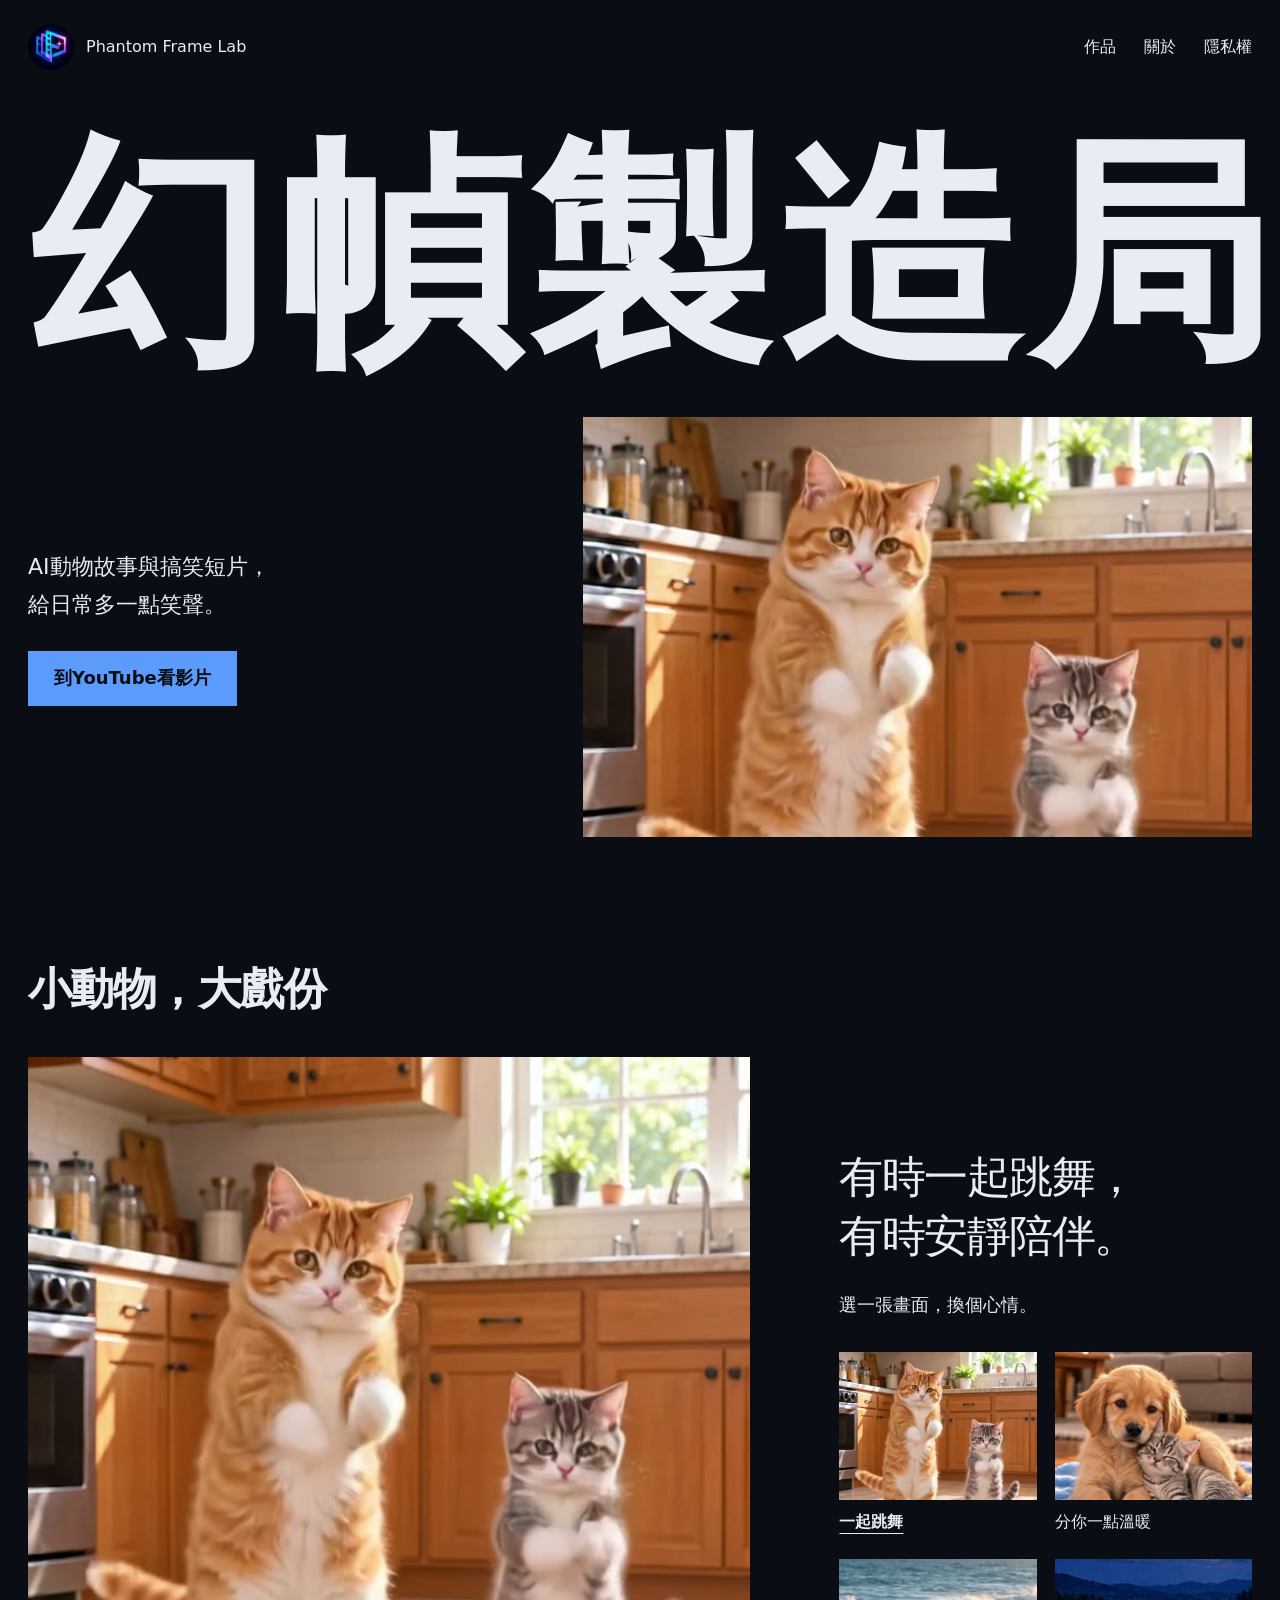
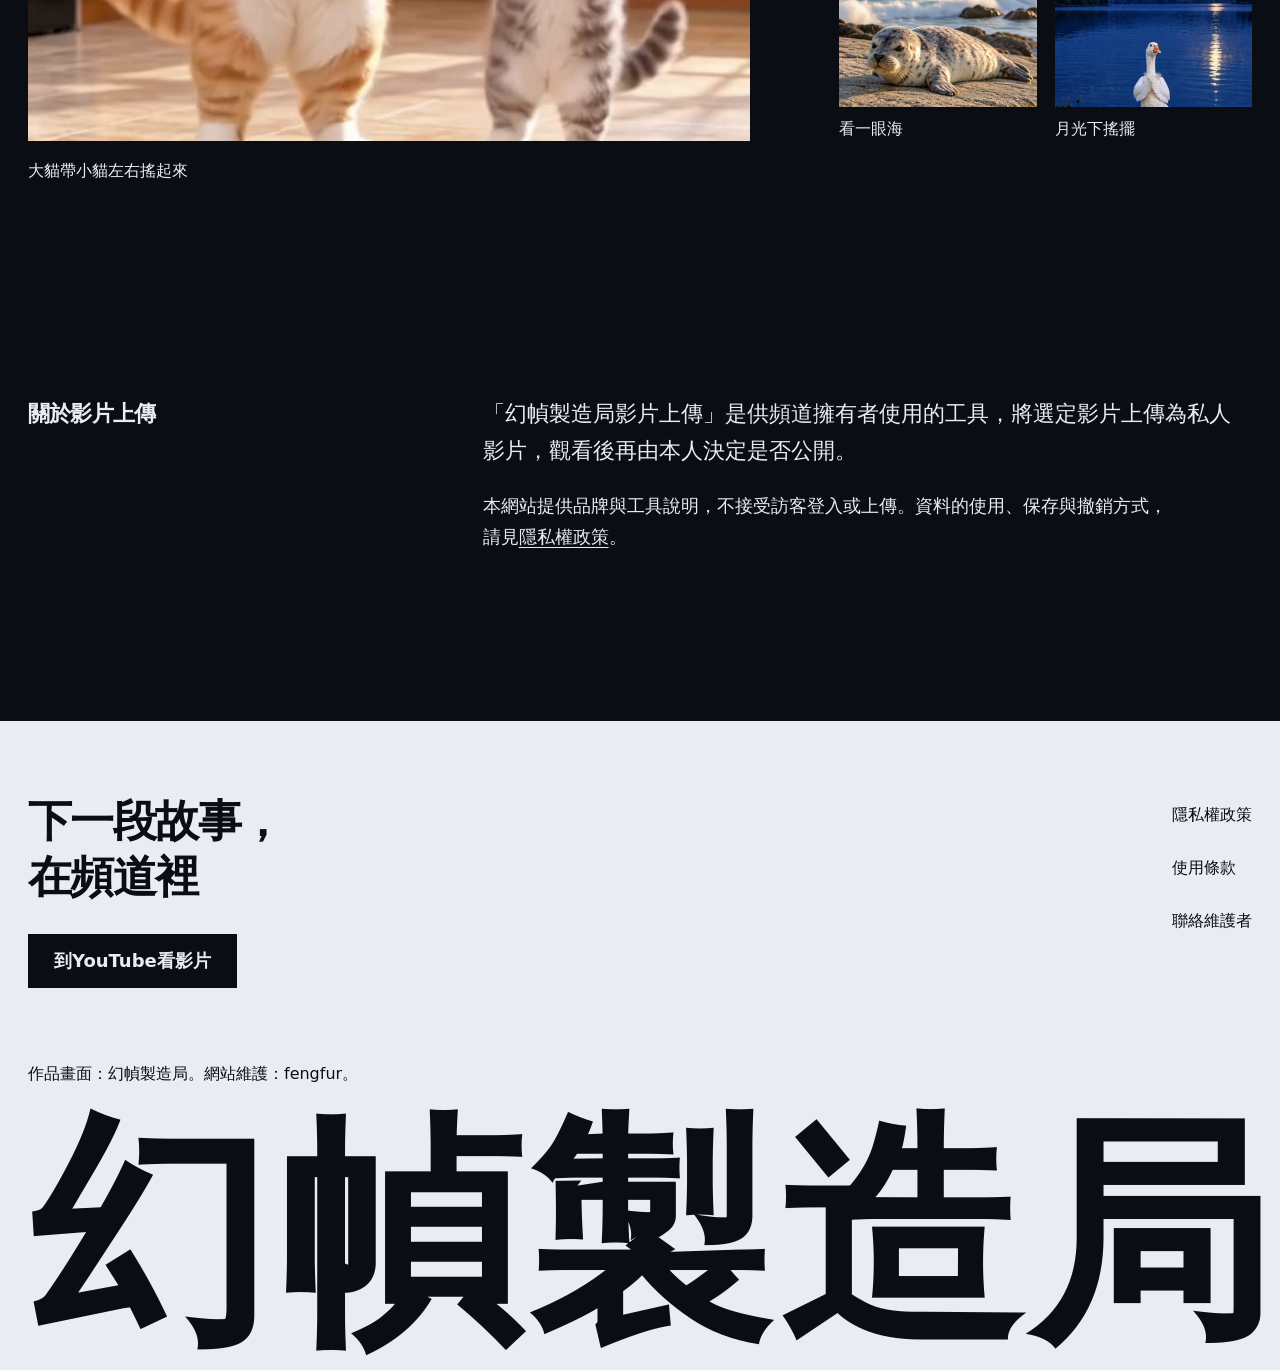
==== index.html @ bba2e8d8 "Add Phantom Frame Lab homepage and policy pages" ====
<!doctype html>
<html lang="zh-Hant">
<head>
<meta charset="utf-8">
<meta name="viewport" content="width=device-width,initial-scale=1">
<meta name="description" content="幻幀製造局，AI動物故事與搞笑短片。作品介紹與頻道專用影片上傳工具的隱私權說明。">
<title>幻幀製造局 | Phantom Frame Lab</title>
<link rel="icon" type="image/png" href="assets/brand.png">
<link rel="stylesheet" href="styles.css">
</head>
<body>
<a class="skip" href="#main">跳到主要內容</a>
<header class="site-header wrap">
<a class="brand" href="index.html" aria-label="幻幀製造局首頁">
<img src="assets/brand.png" width="48" height="48" alt="幻幀製造局標誌">
<span>Phantom Frame Lab</span>
</a>
<nav aria-label="主要導覽">
<a href="index.html#stories">作品</a>
<a href="index.html#uploader">關於</a>
<a href="privacy.html">隱私權</a>
</nav>
</header>
<main id="main">
<section class="hero wrap" aria-labelledby="brand-title">
<h1 id="brand-title" aria-label="幻幀製造局">幻幀製造局</h1>
<div class="hero-bottom">
<div class="hero-copy">
<p class="lead">AI動物故事與搞笑短片，<br>給日常多一點笑聲。</p>
<a class="button" href="https://www.youtube.com/@PhantomFrameLab">到YouTube看影片</a>
</div>
<img class="hero-picture" src="assets/cats.jpg" width="640" height="1138" fetchpriority="high" alt="大橘貓與小灰貓在廚房抬爪跳舞">
</div>
</section>
<section id="stories" class="works wrap" aria-labelledby="stories-title">
<h2 id="stories-title" data-rise>小動物，大戲份</h2>
<fieldset class="story-picker">
<legend class="sr-only">選擇動物故事，可使用方向鍵切換</legend>
<input class="sr-only" type="radio" name="story" id="story-cats" checked>
<input class="sr-only" type="radio" name="story" id="story-blanket">
<input class="sr-only" type="radio" name="story" id="story-seal">
<input class="sr-only" type="radio" name="story" id="story-goose">
<div class="story-stage" data-rise>
<figure class="story-scene scene-cats">
<img src="assets/cats.jpg" width="640" height="1138" alt="大橘貓與小灰貓在廚房抬爪跳舞">
<figcaption>大貓帶小貓左右搖起來</figcaption>
</figure>
<figure class="story-scene scene-blanket">
<img src="assets/blanket.jpg" width="640" height="1110" alt="金色小狗與灰色小貓在藍色毯子上">
<figcaption>小狗小貓分享毯子</figcaption>
</figure>
<figure class="story-scene scene-seal">
<img src="assets/seal.jpg" width="640" height="1138" alt="小海豹趴在晨光與海浪前的岩石上">
<figcaption>小海豹醒來先看一眼海</figcaption>
</figure>
<figure class="story-scene scene-goose">
<img src="assets/goose.jpg" width="640" height="1152" alt="白鵝站在月光照亮的湖邊">
<figcaption>大白鵝月光湖畔醋意搖</figcaption>
</figure>
</div>
<div class="story-choice">
<p class="story-intro" data-rise>有時一起跳舞，<br>有時安靜陪伴。</p>
<p data-rise>選一張畫面，換個心情。</p>
<div class="story-options">
<label for="story-cats" data-rise>
<img src="assets/cats.jpg" width="640" height="1138" loading="lazy" alt="">
<span>一起跳舞</span>
</label>
<label for="story-blanket" data-rise>
<img src="assets/blanket.jpg" width="640" height="1110" loading="lazy" alt="">
<span>分你一點溫暖</span>
</label>
<label for="story-seal" data-rise>
<img src="assets/seal.jpg" width="640" height="1138" loading="lazy" alt="">
<span>看一眼海</span>
</label>
<label for="story-goose" data-rise>
<img src="assets/goose.jpg" width="640" height="1152" loading="lazy" alt="">
<span>月光下搖擺</span>
</label>
</div>
</div>
</fieldset>
</section>
<section id="uploader" class="about wrap" aria-labelledby="uploader-title">
<h2 id="uploader-title" data-rise>關於影片上傳</h2>
<div>
<p class="lead" data-rise>「幻幀製造局影片上傳」是供頻道擁有者使用的工具，將選定影片上傳為私人影片，觀看後再由本人決定是否公開。</p>
<p data-rise>本網站提供品牌與工具說明，不接受訪客登入或上傳。資料的使用、保存與撤銷方式，請見<a href="privacy.html">隱私權政策</a>。</p>
</div>
</section>
</main>
<footer class="closing">
<div class="wrap">
<div class="closing-top">
<div>
<h2 data-rise>下一段故事，<br>在頻道裡</h2>
<a class="button" href="https://www.youtube.com/@PhantomFrameLab" data-rise>到YouTube看影片</a>
</div>
<nav aria-label="頁尾導覽">
<a href="privacy.html">隱私權政策</a>
<a href="terms.html">使用條款</a>
<a href="https://github.com/fengfur">聯絡維護者</a>
</nav>
</div>
<p class="credits">作品畫面：幻幀製造局。網站維護：fengfur。</p>
<div class="closing-name" aria-hidden="true">幻幀製造局</div>
</div>
</footer>
</body>
</html>
---- styles.css ----
:root{
  color-scheme:dark;
  --bg:#0a0d14;
  --surface:#131824;
  --ink:#e9edf3;
  --muted:#b3bdcc;
  --accent:#5a9bfc;
  --accent-ink:#0a0d14;
  --body:18px;
  --small:16px;
  --lead:22px;
  --heading:clamp(30px,3.4vw,48px);
  --gutter:28px;
  --ease-out:cubic-bezier(.16,1,.3,1)
}

*{
  box-sizing:border-box
}
html{
  scroll-behavior:smooth
}
body{
  margin:0;
  background:var(--bg);
  color:var(--ink);
  font:var(--body)/1.7 system-ui,-apple-system,"Segoe UI","Microsoft JhengHei",sans-serif
}
a{
  color:inherit;
  text-underline-offset:.22em
}
a:hover{
  text-decoration-thickness:2px
}
a:focus-visible{
  outline:3px solid var(--accent);
  outline-offset:6px
}
img{
  display:block;
  max-width:100%;
  height:auto
}
input{
  font:inherit
}
fieldset{
  margin:0;
  padding:0;
  border:0;
  min-width:0
}
.wrap{
  margin-inline:var(--gutter)
}

.sr-only,.skip:not(:focus){
  position:absolute;
  width:1px;
  height:1px;
  margin:-1px;
  padding:0;
  overflow:clip;
  clip-path:inset(50%);
  white-space:nowrap
}
.skip:focus{
  position:absolute;
  top:12px;
  left:20px;
  z-index:10;
  padding:12px;
  background:var(--ink);
  color:var(--bg)
}

.site-header{
  display:flex;
  justify-content:space-between;
  align-items:center;
  gap:20px;
  padding-block:24px
}
.brand{
  display:inline-flex;
  align-items:center;
  gap:12px;
  font-size:var(--small);
  text-decoration:none
}
.brand img{
  width:46px;
  height:46px;
  border-radius:50%
}
nav{
  display:flex;
  gap:28px;
  font-size:var(--small)
}
nav a{
  text-decoration:none;
  padding-block:8px
}
nav a:hover{
  text-decoration:underline
}

.hero{
  display:flex;
  flex-direction:column;
  padding-block:32px 24px
}
.hero h1{
  display:block;
  text-align:justify;
  text-align-last:justify;
  white-space:nowrap;
  margin:0;
  font-size:18.9vw;
  font-weight:900;
  letter-spacing:-.075em;
  line-height:1.07
}
.hero h1 span{
  display:block
}
.hero-bottom{
  display:grid;
  grid-template-columns:minmax(0,1fr) minmax(0,1.4fr);
  align-items:center;
  gap:clamp(32px,6vw,96px);
  margin-top:32px
}
.hero-copy .button{
  margin-top:28px
}
.lead{
  font-size:var(--lead);
  line-height:1.7;
  max-width:40em
}
.hero-bottom p{
  margin:0
}
.button{
  display:inline-flex;
  justify-content:center;
  align-items:center;
  min-height:52px;
  padding:12px 26px;
  background:var(--accent);
  color:var(--accent-ink);
  text-decoration:none;
  font-size:var(--body);
  font-weight:650
}
.button:hover{
  transform:translateY(-3px)
}
.button:active{
  transform:translateY(0)
}
.hero-picture{
  width:100%;
  height:420px;
  object-fit:cover;
  object-position:50% 34%
}

h2{
  font-size:var(--heading);
  letter-spacing:-.035em;
  line-height:1.3;
  font-weight:750;
  margin:0 0 40px;
  text-wrap:balance
}
p{
  max-width:60ch;
  text-wrap:pretty
}
.works{
  padding-block:100px 60px;
  scroll-margin-top:30px
}
.story-picker{
  display:grid;
  grid-template-columns:minmax(0,7fr) minmax(0,4fr);
  column-gap:clamp(40px,7vw,120px);
  align-items:end
}
.story-stage{
  min-width:0
}
.story-scene{
  display:none;
  margin:0
}
.story-scene>img{
  width:100%;
  height:min(76svh,800px);
  object-fit:cover;
  object-position:50% 35%
}
.story-scene figcaption{
  padding-top:16px;
  font-size:var(--small)
}

.story-choice{
  padding-bottom:42px
}
.story-intro{
  font-size:var(--heading);
  line-height:1.35;
  letter-spacing:-.035em;
  margin:0 0 24px
}
.story-options{
  display:grid;
  grid-template-columns:1fr 1fr;
  gap:24px 18px;
  margin-top:32px
}
.story-options label{
  cursor:pointer;
  display:block;
  min-width:0
}
.story-options img{
  width:100%;
  aspect-ratio:4/3;
  object-fit:cover;
  object-position:50% 38%
}
.story-options span{
  display:block;
  margin-top:8px;
  font-size:var(--small)
}
.story-options label:hover img{
  transform:translateY(-5px)
}

.about{
  display:grid;
  grid-template-columns:1fr 2fr;
  gap:70px;
  padding-block:150px;
  scroll-margin-top:40px
}
.about h2{
  font-size:var(--lead);
  margin-top:5px
}
.about p:first-child{
  margin-top:0
}
.about p{
  max-width:38em
}
.closing{
  background:var(--ink);
  color:var(--bg);
  padding-top:72px;
  overflow:clip
}
.closing-top{
  display:flex;
  justify-content:space-between;
  align-items:flex-start;
  gap:40px
}
.closing-top h2{
  margin-bottom:28px
}
.closing .button{
  background:var(--bg);
  color:var(--ink)
}
.closing nav{
  flex-direction:column;
  gap:10px
}
.credits{
  margin:72px 0 12px;
  font-size:var(--small)
}
.closing-name{
  display:block;
  text-align:justify;
  text-align-last:justify;
  white-space:nowrap;
  margin:0;
  font-size:18.9vw;
  font-weight:900;
  letter-spacing:-.075em;
  line-height:1.12
}

.document{
  max-width:800px;
  margin-inline:auto;
  padding:54px 28px 100px
}
.document h1{
  font-size:var(--heading);
  margin:0 0 24px;
  line-height:1.3
}
.document h2{
  font-size:var(--lead);
  margin:44px 0 16px
}
.document li{
  margin-block:10px
}
.updated{
  color:var(--muted);
  font-size:var(--small)
}
.legal-footer{
  background:var(--surface);
  padding:36px var(--gutter);
  display:flex;
  justify-content:space-between;
  gap:24px;
  flex-wrap:wrap;
  font-size:var(--small)
}
.legal-footer p{
  margin:0
}

#story-cats:checked~.story-stage .scene-cats{
  display:block
}

#story-cats:checked~.story-choice label[for="story-cats"] span{
  font-weight:800;
  text-decoration:underline;
  text-underline-offset:6px
}

#story-cats:focus-visible~.story-choice label[for="story-cats"]{
  outline:3px solid var(--accent);
  outline-offset:6px
}

#story-blanket:checked~.story-stage .scene-blanket{
  display:block
}

#story-blanket:checked~.story-choice label[for="story-blanket"] span{
  font-weight:800;
  text-decoration:underline;
  text-underline-offset:6px
}

#story-blanket:focus-visible~.story-choice label[for="story-blanket"]{
  outline:3px solid var(--accent);
  outline-offset:6px
}

#story-seal:checked~.story-stage .scene-seal{
  display:block
}

#story-seal:checked~.story-choice label[for="story-seal"] span{
  font-weight:800;
  text-decoration:underline;
  text-underline-offset:6px
}

#story-seal:focus-visible~.story-choice label[for="story-seal"]{
  outline:3px solid var(--accent);
  outline-offset:6px
}

#story-goose:checked~.story-stage .scene-goose{
  display:block
}

#story-goose:checked~.story-choice label[for="story-goose"] span{
  font-weight:800;
  text-decoration:underline;
  text-underline-offset:6px
}

#story-goose:focus-visible~.story-choice label[for="story-goose"]{
  outline:3px solid var(--accent);
  outline-offset:6px
}


@media(prefers-reduced-motion:no-preference){
  
.button,.story-options img{
  transition:transform 220ms var(--ease-out)
}

.hero h1{
  animation:title-rise 850ms var(--ease-out) both;
  animation-delay:0ms
}

.hero-bottom p,.hero-bottom .button{
  animation:small-rise 800ms var(--ease-out) both
}

.story-scene>img{
  animation:picture-drift 16s ease-in-out infinite alternate
}

@supports(animation-timeline:view()){
  [data-rise]{
  animation:small-rise linear both;
  animation-timeline:view();
  animation-range:entry 0% entry 42%
}
.closing-name{
  animation:small-rise linear both;
  animation-timeline:view();
  animation-range:entry 0% entry 65%
}

}

@keyframes title-rise{
  from{
  opacity:.25;
  transform:translateY(36px)
}
to{
  opacity:1;
  transform:none
}

}

@keyframes small-rise{
  from{
  opacity:.35;
  transform:translateY(20px)
}
to{
  opacity:1;
  transform:none
}

}

@keyframes picture-drift{
  from{
  transform:scale(1.01)
}
to{
  transform:scale(1.035)
}

}


}

@media(max-width:850px){
  :root{
  --gutter:22px;
  --lead:20px
}
.hero{
  padding-top:40px
}
.hero-picture{
  height:360px
}
.story-picker{
  grid-template-columns:minmax(0,1.1fr) minmax(0,1fr);
  gap:30px
}
.story-scene>img{
  height:560px
}
.story-intro{
  font-size:30px
}
.story-options{
  gap:18px 12px
}
.story-choice{
  padding-bottom:38px
}
.about{
  gap:32px;
  padding-block:100px
}

}

@media(max-width:600px){
  :root{
  --gutter:16px;
  --lead:20px
}
.site-header{
  padding-block:18px;
  gap:12px
}
.brand{
  gap:8px
}
.brand img{
  width:38px;
  height:38px
}
.brand span{
  max-width:11ch;
  line-height:1.15
}
nav{
  gap:16px
}
.hero{
  min-height:0;
  padding-block:58px 0
}
.hero h1{
  font-size:18.5vw;
  letter-spacing:-.08em
}
.hero-bottom{
  display:flex;
  flex-direction:column;
  align-items:stretch;
  gap:36px;
  margin-top:32px
}
.hero-copy .button{
  margin-top:24px
}
.hero-picture{
  height:250px;
  object-position:50% 40%
}
.works{
  padding-block:80px 0
}
h2{
  font-size:30px;
  margin-bottom:28px
}
.story-picker{
  display:block
}
.story-scene>img{
  height:430px;
  object-position:50% 38%
}
.story-choice{
  margin-top:40px;
  padding-bottom:0
}
.story-intro{
  font-size:24px;
  margin-bottom:16px
}
.story-options{
  gap:22px 16px;
  margin-top:24px
}
.about{
  display:block;
  padding-block:88px
}
.about h2{
  font-size:24px;
  margin-bottom:24px
}
.about .lead{
  font-size:var(--body)
}
.closing{
  padding-top:48px
}
.closing-top{
  flex-direction:column;
  gap:40px
}
.closing nav{
  flex-direction:row;
  flex-wrap:wrap;
  gap:16px
}
.credits{
  margin-top:48px
}
.closing-name{
  font-size:18.5vw
}
.document{
  padding:40px 16px 70px
}
.legal-footer{
  display:block
}
.legal-footer nav{
  margin-top:20px;
  flex-wrap:wrap
}

}

@media(prefers-reduced-motion:reduce){
  html{
  scroll-behavior:auto
}
*,*::before,*::after{
  animation:none!important;
  transition:none!important
}

}
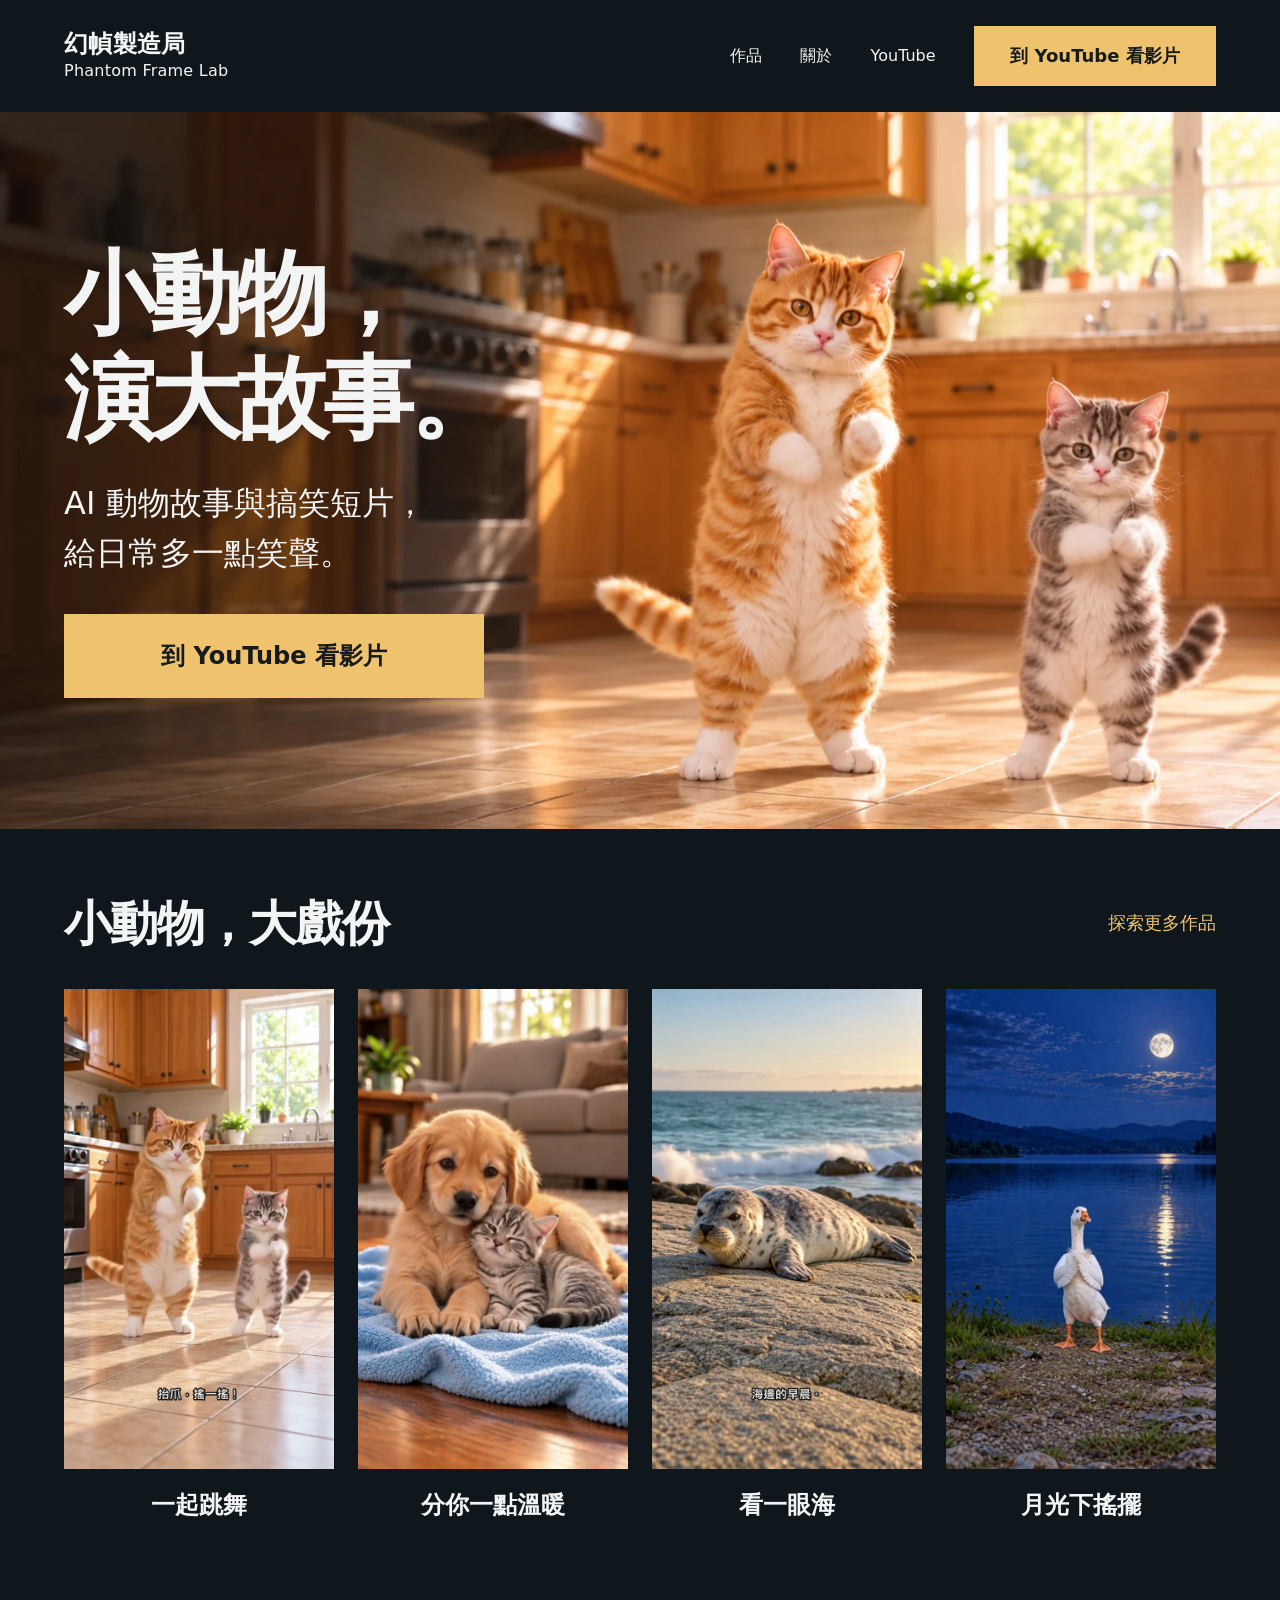
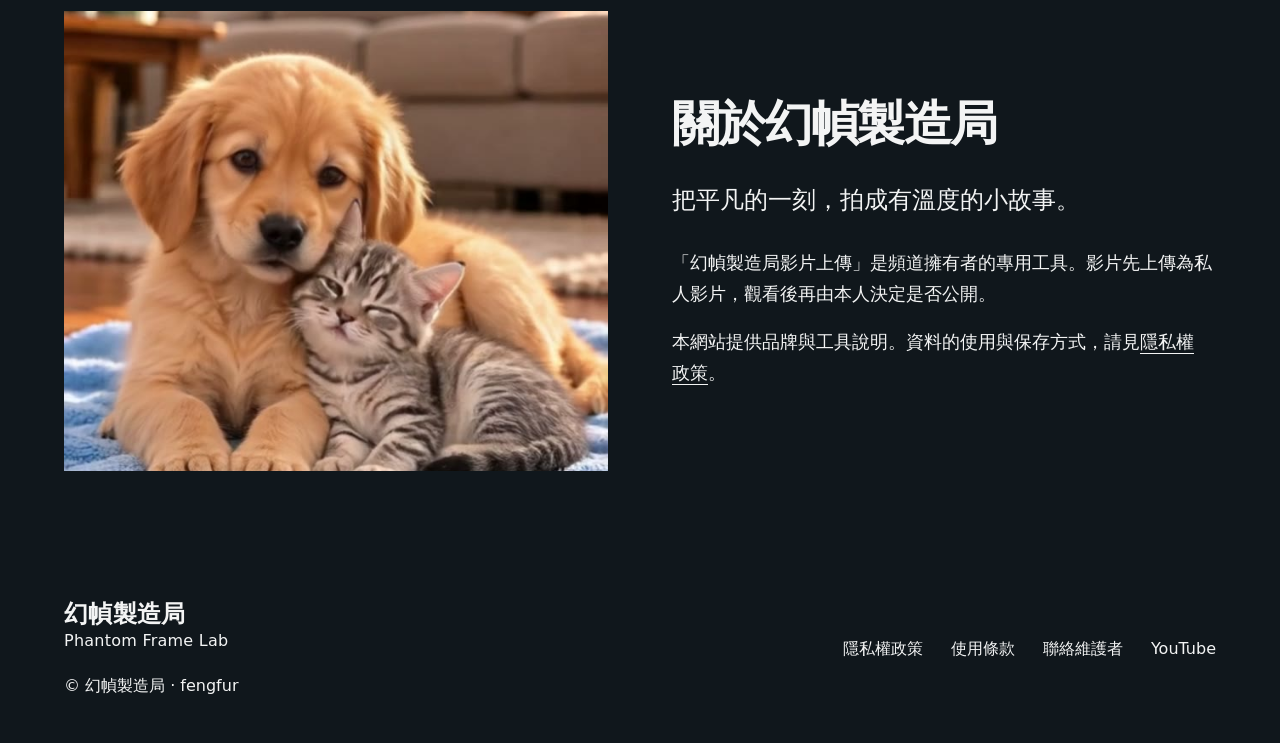
==== commit 0853c58d: "Redesign homepage as a responsive animal cinema" ====
--- a/index.html
+++ b/index.html
@@ -1,111 +1,68 @@
-<!doctype html>
-<html lang="zh-Hant">
-<head>
-<meta charset="utf-8">
-<meta name="viewport" content="width=device-width,initial-scale=1">
-<meta name="description" content="幻幀製造局，AI動物故事與搞笑短片。作品介紹與頻道專用影片上傳工具的隱私權說明。">
-<title>幻幀製造局 | Phantom Frame Lab</title>
-<link rel="icon" type="image/png" href="assets/brand.png">
-<link rel="stylesheet" href="styles.css">
-</head>
-<body>
-<a class="skip" href="#main">跳到主要內容</a>
-<header class="site-header wrap">
-<a class="brand" href="index.html" aria-label="幻幀製造局首頁">
-<img src="assets/brand.png" width="48" height="48" alt="幻幀製造局標誌">
-<span>Phantom Frame Lab</span>
-</a>
-<nav aria-label="主要導覽">
-<a href="index.html#stories">作品</a>
-<a href="index.html#uploader">關於</a>
-<a href="privacy.html">隱私權</a>
-</nav>
-</header>
-<main id="main">
-<section class="hero wrap" aria-labelledby="brand-title">
-<h1 id="brand-title" aria-label="幻幀製造局">幻幀製造局</h1>
-<div class="hero-bottom">
-<div class="hero-copy">
-<p class="lead">AI動物故事與搞笑短片，<br>給日常多一點笑聲。</p>
-<a class="button" href="https://www.youtube.com/@PhantomFrameLab">到YouTube看影片</a>
-</div>
-<img class="hero-picture" src="assets/cats.jpg" width="640" height="1138" fetchpriority="high" alt="大橘貓與小灰貓在廚房抬爪跳舞">
-</div>
-</section>
-<section id="stories" class="works wrap" aria-labelledby="stories-title">
-<h2 id="stories-title" data-rise>小動物，大戲份</h2>
-<fieldset class="story-picker">
-<legend class="sr-only">選擇動物故事，可使用方向鍵切換</legend>
-<input class="sr-only" type="radio" name="story" id="story-cats" checked>
-<input class="sr-only" type="radio" name="story" id="story-blanket">
-<input class="sr-only" type="radio" name="story" id="story-seal">
-<input class="sr-only" type="radio" name="story" id="story-goose">
-<div class="story-stage" data-rise>
-<figure class="story-scene scene-cats">
-<img src="assets/cats.jpg" width="640" height="1138" alt="大橘貓與小灰貓在廚房抬爪跳舞">
-<figcaption>大貓帶小貓左右搖起來</figcaption>
-</figure>
-<figure class="story-scene scene-blanket">
-<img src="assets/blanket.jpg" width="640" height="1110" alt="金色小狗與灰色小貓在藍色毯子上">
-<figcaption>小狗小貓分享毯子</figcaption>
-</figure>
-<figure class="story-scene scene-seal">
-<img src="assets/seal.jpg" width="640" height="1138" alt="小海豹趴在晨光與海浪前的岩石上">
-<figcaption>小海豹醒來先看一眼海</figcaption>
-</figure>
-<figure class="story-scene scene-goose">
-<img src="assets/goose.jpg" width="640" height="1152" alt="白鵝站在月光照亮的湖邊">
-<figcaption>大白鵝月光湖畔醋意搖</figcaption>
-</figure>
-</div>
-<div class="story-choice">
-<p class="story-intro" data-rise>有時一起跳舞，<br>有時安靜陪伴。</p>
-<p data-rise>選一張畫面，換個心情。</p>
-<div class="story-options">
-<label for="story-cats" data-rise>
-<img src="assets/cats.jpg" width="640" height="1138" loading="lazy" alt="">
-<span>一起跳舞</span>
-</label>
-<label for="story-blanket" data-rise>
-<img src="assets/blanket.jpg" width="640" height="1110" loading="lazy" alt="">
-<span>分你一點溫暖</span>
-</label>
-<label for="story-seal" data-rise>
-<img src="assets/seal.jpg" width="640" height="1138" loading="lazy" alt="">
-<span>看一眼海</span>
-</label>
-<label for="story-goose" data-rise>
-<img src="assets/goose.jpg" width="640" height="1152" loading="lazy" alt="">
-<span>月光下搖擺</span>
-</label>
-</div>
-</div>
-</fieldset>
-</section>
-<section id="uploader" class="about wrap" aria-labelledby="uploader-title">
-<h2 id="uploader-title" data-rise>關於影片上傳</h2>
-<div>
-<p class="lead" data-rise>「幻幀製造局影片上傳」是供頻道擁有者使用的工具，將選定影片上傳為私人影片，觀看後再由本人決定是否公開。</p>
-<p data-rise>本網站提供品牌與工具說明，不接受訪客登入或上傳。資料的使用、保存與撤銷方式，請見<a href="privacy.html">隱私權政策</a>。</p>
-</div>
-</section>
-</main>
-<footer class="closing">
-<div class="wrap">
-<div class="closing-top">
-<div>
-<h2 data-rise>下一段故事，<br>在頻道裡</h2>
-<a class="button" href="https://www.youtube.com/@PhantomFrameLab" data-rise>到YouTube看影片</a>
-</div>
-<nav aria-label="頁尾導覽">
-<a href="privacy.html">隱私權政策</a>
-<a href="terms.html">使用條款</a>
-<a href="https://github.com/fengfur">聯絡維護者</a>
-</nav>
-</div>
-<p class="credits">作品畫面：幻幀製造局。網站維護：fengfur。</p>
-<div class="closing-name" aria-hidden="true">幻幀製造局</div>
-</div>
-</footer>
-</body>
-</html>
+<!doctype html>
+<html lang="zh-Hant">
+<head>
+<meta charset="utf-8">
+<meta name="viewport" content="width=device-width,initial-scale=1">
+<meta name="description" content="幻幀製造局，用 AI 拍出動物的小故事。一起跳舞、分享溫暖，在短短的片刻裡找到一點笑聲。">
+<title>幻幀製造局 | Phantom Frame Lab</title>
+<link rel="icon" type="image/png" href="assets/brand.png">
+<link rel="stylesheet" href="styles.css">
+<script src="gallery.js" defer></script>
+</head>
+<body>
+<a class="skip" href="#main">跳到主要內容</a>
+<header class="site-header wrap">
+<a class="brand" href="index.html" aria-label="幻幀製造局首頁"><span><strong>幻幀製造局</strong><small lang="en">Phantom Frame Lab</small></span></a>
+<nav aria-label="主要導覽">
+<a href="#stories">作品</a><a href="#uploader">關於</a>
+<a class="nav-youtube" href="https://www.youtube.com/@PhantomFrameLab" lang="en">YouTube</a>
+<a class="button header-cta" href="https://www.youtube.com/@PhantomFrameLab">到 YouTube 看影片</a>
+</nav>
+</header>
+<main id="main">
+<section class="hero" aria-labelledby="hero-title">
+<picture class="hero-media">
+<source media="(max-width:600px)" srcset="assets/cats.jpg">
+<img src="assets/hero-cats-v2.webp" width="1672" height="940" fetchpriority="high" alt="暖陽下的廚房，大橘貓與小灰貓一起抬爪跳舞">
+</picture>
+<div class="hero-content wrap">
+<h1 id="hero-title">小動物，<br>演大故事。</h1>
+<p class="hero-description">AI 動物故事與搞笑短片，<br>給日常多一點笑聲。</p>
+<a class="button hero-cta" href="https://www.youtube.com/@PhantomFrameLab">到 YouTube 看影片</a>
+</div>
+</section>
+<section id="stories" class="works wrap" aria-labelledby="stories-title">
+<div class="section-heading"><h2 id="stories-title" data-rise>小動物，大戲份</h2><a class="more-link" href="https://www.youtube.com/@PhantomFrameLab/shorts" data-rise>探索更多作品</a></div>
+<div class="poster-grid">
+<figure class="poster" data-rise><a href="assets/cats.jpg" data-story="cats" aria-haspopup="dialog" aria-label="欣賞一起跳舞的作品畫面"><img src="assets/cats.jpg" width="640" height="1138" loading="lazy" alt="大橘貓與小灰貓在廚房抬爪跳舞"><span class="poster-title">一起跳舞</span></a></figure>
+<figure class="poster" data-rise><a href="assets/blanket.jpg" data-story="blanket" aria-haspopup="dialog" aria-label="欣賞分你一點溫暖的作品畫面"><img src="assets/blanket.jpg" width="640" height="1110" loading="lazy" alt="金色小狗與灰色小貓依偎在藍色毯子上"><span class="poster-title">分你一點溫暖</span></a></figure>
+<figure class="poster" data-rise><a href="assets/seal.jpg" data-story="seal" aria-haspopup="dialog" aria-label="欣賞看一眼海的作品畫面"><img src="assets/seal.jpg" width="640" height="1138" loading="lazy" alt="小海豹趴在晨光與海浪前的岩石上"><span class="poster-title">看一眼海</span></a></figure>
+<figure class="poster" data-rise><a href="assets/goose.jpg" data-story="goose" aria-haspopup="dialog" aria-label="欣賞月光下搖擺的作品畫面"><img src="assets/goose.jpg" width="640" height="1152" loading="lazy" alt="白鵝在月光照亮的湖邊展開翅膀"><span class="poster-title">月光下搖擺</span></a></figure>
+</div>
+</section>
+<section id="uploader" class="about wrap" aria-labelledby="about-title">
+<img class="about-picture" src="assets/blanket.jpg" width="640" height="1110" loading="lazy" alt="小狗把小貓抱在懷裡，一起分享柔軟的藍色毯子" data-rise>
+<div class="about-copy">
+<h2 id="about-title" data-rise>關於幻幀製造局</h2>
+<p class="about-lead" data-rise>把平凡的一刻，拍成有溫度的小故事。</p>
+<p data-rise>「幻幀製造局影片上傳」是頻道擁有者的專用工具。影片先上傳為私人影片，觀看後再由本人決定是否公開。</p>
+<p data-rise>本網站提供品牌與工具說明。資料的使用與保存方式，請見<a href="privacy.html">隱私權政策</a>。</p>
+</div>
+</section>
+</main>
+<footer class="site-footer">
+<div class="footer-inner wrap">
+<div data-rise><a class="brand" href="index.html" aria-label="幻幀製造局首頁"><span><strong>幻幀製造局</strong><small lang="en">Phantom Frame Lab</small></span></a><p class="credits">© 幻幀製造局 · fengfur</p></div>
+<nav aria-label="頁尾導覽" data-rise><a href="privacy.html">隱私權政策</a><a href="terms.html">使用條款</a><a href="https://github.com/fengfur">聯絡維護者</a><a href="https://www.youtube.com/@PhantomFrameLab" lang="en">YouTube</a></nav>
+</div>
+</footer>
+<dialog class="story-dialog" aria-labelledby="dialog-title" aria-describedby="dialog-description">
+<div class="dialog-toolbar"><h2 id="dialog-title">作品畫面</h2><button class="text-button" type="button" data-close>關閉</button></div>
+<img class="dialog-picture" width="640" height="1138" alt="">
+<div class="dialog-bottom"><p class="dialog-description" id="dialog-description"></p><div class="dialog-actions"><button class="text-button" type="button" data-previous>上一張</button><a class="button" href="https://www.youtube.com/@PhantomFrameLab">到 YouTube 看影片</a><button class="text-button" type="button" data-next>下一張</button></div></div>
+</dialog>
+</body>
+</html>
+
+
+
--- a/styles.css
+++ b/styles.css
@@ -1,626 +1,131 @@
-
-:root{
-  color-scheme:dark;
-  --bg:#0a0d14;
-  --surface:#131824;
-  --ink:#e9edf3;
-  --muted:#b3bdcc;
-  --accent:#5a9bfc;
-  --accent-ink:#0a0d14;
-  --body:18px;
-  --small:16px;
-  --lead:22px;
-  --heading:clamp(30px,3.4vw,48px);
-  --gutter:28px;
-  --ease-out:cubic-bezier(.16,1,.3,1)
-}
-
-*{
-  box-sizing:border-box
-}
-html{
-  scroll-behavior:smooth
-}
-body{
-  margin:0;
-  background:var(--bg);
-  color:var(--ink);
-  font:var(--body)/1.7 system-ui,-apple-system,"Segoe UI","Microsoft JhengHei",sans-serif
-}
-a{
-  color:inherit;
-  text-underline-offset:.22em
-}
-a:hover{
-  text-decoration-thickness:2px
-}
-a:focus-visible{
-  outline:3px solid var(--accent);
-  outline-offset:6px
-}
-img{
-  display:block;
-  max-width:100%;
-  height:auto
-}
-input{
-  font:inherit
-}
-fieldset{
-  margin:0;
-  padding:0;
-  border:0;
-  min-width:0
-}
-.wrap{
-  margin-inline:var(--gutter)
-}
-
-.sr-only,.skip:not(:focus){
-  position:absolute;
-  width:1px;
-  height:1px;
-  margin:-1px;
-  padding:0;
-  overflow:clip;
-  clip-path:inset(50%);
-  white-space:nowrap
-}
-.skip:focus{
-  position:absolute;
-  top:12px;
-  left:20px;
-  z-index:10;
-  padding:12px;
-  background:var(--ink);
-  color:var(--bg)
-}
-
-.site-header{
-  display:flex;
-  justify-content:space-between;
-  align-items:center;
-  gap:20px;
-  padding-block:24px
-}
-.brand{
-  display:inline-flex;
-  align-items:center;
-  gap:12px;
-  font-size:var(--small);
-  text-decoration:none
-}
-.brand img{
-  width:46px;
-  height:46px;
-  border-radius:50%
-}
-nav{
-  display:flex;
-  gap:28px;
-  font-size:var(--small)
-}
-nav a{
-  text-decoration:none;
-  padding-block:8px
-}
-nav a:hover{
-  text-decoration:underline
-}
-
-.hero{
-  display:flex;
-  flex-direction:column;
-  padding-block:32px 24px
-}
-.hero h1{
-  display:block;
-  text-align:justify;
-  text-align-last:justify;
-  white-space:nowrap;
-  margin:0;
-  font-size:18.9vw;
-  font-weight:900;
-  letter-spacing:-.075em;
-  line-height:1.07
-}
-.hero h1 span{
-  display:block
-}
-.hero-bottom{
-  display:grid;
-  grid-template-columns:minmax(0,1fr) minmax(0,1.4fr);
-  align-items:center;
-  gap:clamp(32px,6vw,96px);
-  margin-top:32px
-}
-.hero-copy .button{
-  margin-top:28px
-}
-.lead{
-  font-size:var(--lead);
-  line-height:1.7;
-  max-width:40em
-}
-.hero-bottom p{
-  margin:0
-}
-.button{
-  display:inline-flex;
-  justify-content:center;
-  align-items:center;
-  min-height:52px;
-  padding:12px 26px;
-  background:var(--accent);
-  color:var(--accent-ink);
-  text-decoration:none;
-  font-size:var(--body);
-  font-weight:650
-}
-.button:hover{
-  transform:translateY(-3px)
-}
-.button:active{
-  transform:translateY(0)
-}
-.hero-picture{
-  width:100%;
-  height:420px;
-  object-fit:cover;
-  object-position:50% 34%
-}
-
-h2{
-  font-size:var(--heading);
-  letter-spacing:-.035em;
-  line-height:1.3;
-  font-weight:750;
-  margin:0 0 40px;
-  text-wrap:balance
-}
-p{
-  max-width:60ch;
-  text-wrap:pretty
-}
-.works{
-  padding-block:100px 60px;
-  scroll-margin-top:30px
-}
-.story-picker{
-  display:grid;
-  grid-template-columns:minmax(0,7fr) minmax(0,4fr);
-  column-gap:clamp(40px,7vw,120px);
-  align-items:end
-}
-.story-stage{
-  min-width:0
-}
-.story-scene{
-  display:none;
-  margin:0
-}
-.story-scene>img{
-  width:100%;
-  height:min(76svh,800px);
-  object-fit:cover;
-  object-position:50% 35%
-}
-.story-scene figcaption{
-  padding-top:16px;
-  font-size:var(--small)
-}
-
-.story-choice{
-  padding-bottom:42px
-}
-.story-intro{
-  font-size:var(--heading);
-  line-height:1.35;
-  letter-spacing:-.035em;
-  margin:0 0 24px
-}
-.story-options{
-  display:grid;
-  grid-template-columns:1fr 1fr;
-  gap:24px 18px;
-  margin-top:32px
-}
-.story-options label{
-  cursor:pointer;
-  display:block;
-  min-width:0
-}
-.story-options img{
-  width:100%;
-  aspect-ratio:4/3;
-  object-fit:cover;
-  object-position:50% 38%
-}
-.story-options span{
-  display:block;
-  margin-top:8px;
-  font-size:var(--small)
-}
-.story-options label:hover img{
-  transform:translateY(-5px)
-}
-
-.about{
-  display:grid;
-  grid-template-columns:1fr 2fr;
-  gap:70px;
-  padding-block:150px;
-  scroll-margin-top:40px
-}
-.about h2{
-  font-size:var(--lead);
-  margin-top:5px
-}
-.about p:first-child{
-  margin-top:0
-}
-.about p{
-  max-width:38em
-}
-.closing{
-  background:var(--ink);
-  color:var(--bg);
-  padding-top:72px;
-  overflow:clip
-}
-.closing-top{
-  display:flex;
-  justify-content:space-between;
-  align-items:flex-start;
-  gap:40px
-}
-.closing-top h2{
-  margin-bottom:28px
-}
-.closing .button{
-  background:var(--bg);
-  color:var(--ink)
-}
-.closing nav{
-  flex-direction:column;
-  gap:10px
-}
-.credits{
-  margin:72px 0 12px;
-  font-size:var(--small)
-}
-.closing-name{
-  display:block;
-  text-align:justify;
-  text-align-last:justify;
-  white-space:nowrap;
-  margin:0;
-  font-size:18.9vw;
-  font-weight:900;
-  letter-spacing:-.075em;
-  line-height:1.12
-}
-
-.document{
-  max-width:800px;
-  margin-inline:auto;
-  padding:54px 28px 100px
-}
-.document h1{
-  font-size:var(--heading);
-  margin:0 0 24px;
-  line-height:1.3
-}
-.document h2{
-  font-size:var(--lead);
-  margin:44px 0 16px
-}
-.document li{
-  margin-block:10px
-}
-.updated{
-  color:var(--muted);
-  font-size:var(--small)
-}
-.legal-footer{
-  background:var(--surface);
-  padding:36px var(--gutter);
-  display:flex;
-  justify-content:space-between;
-  gap:24px;
-  flex-wrap:wrap;
-  font-size:var(--small)
-}
-.legal-footer p{
-  margin:0
-}
-
-#story-cats:checked~.story-stage .scene-cats{
-  display:block
-}
-
-#story-cats:checked~.story-choice label[for="story-cats"] span{
-  font-weight:800;
-  text-decoration:underline;
-  text-underline-offset:6px
-}
-
-#story-cats:focus-visible~.story-choice label[for="story-cats"]{
-  outline:3px solid var(--accent);
-  outline-offset:6px
-}
-
-#story-blanket:checked~.story-stage .scene-blanket{
-  display:block
-}
-
-#story-blanket:checked~.story-choice label[for="story-blanket"] span{
-  font-weight:800;
-  text-decoration:underline;
-  text-underline-offset:6px
-}
-
-#story-blanket:focus-visible~.story-choice label[for="story-blanket"]{
-  outline:3px solid var(--accent);
-  outline-offset:6px
-}
-
-#story-seal:checked~.story-stage .scene-seal{
-  display:block
-}
-
-#story-seal:checked~.story-choice label[for="story-seal"] span{
-  font-weight:800;
-  text-decoration:underline;
-  text-underline-offset:6px
-}
-
-#story-seal:focus-visible~.story-choice label[for="story-seal"]{
-  outline:3px solid var(--accent);
-  outline-offset:6px
-}
-
-#story-goose:checked~.story-stage .scene-goose{
-  display:block
-}
-
-#story-goose:checked~.story-choice label[for="story-goose"] span{
-  font-weight:800;
-  text-decoration:underline;
-  text-underline-offset:6px
-}
-
-#story-goose:focus-visible~.story-choice label[for="story-goose"]{
-  outline:3px solid var(--accent);
-  outline-offset:6px
-}
+:root{color-scheme:dark;--bg:#10171c;--surface:#182127;--ink:#f3f4f4;--muted:#bdc4c7;--accent:#efc36e;--accent-ink:#161a1c;--gutter:clamp(24px,5vw,76px);--body:18px;--small:16px;--heading:clamp(30px,3.25vw,48px);--ease-out:cubic-bezier(.16,1,.3,1)}
+*{box-sizing:border-box}
+html{scroll-behavior:smooth;scroll-padding-top:24px}
+body{margin:0;background:var(--bg);color:var(--ink);font:var(--body)/1.65 system-ui,-apple-system,"Segoe UI","Microsoft JhengHei",sans-serif}
+a{color:inherit;text-underline-offset:.25em}
+a:hover{text-decoration-thickness:2px}
+a:focus-visible,button:focus-visible{outline:3px solid var(--accent);outline-offset:6px}
+img{display:block;max-width:100%;height:auto}
+button{font:inherit;cursor:pointer}
+button,a{-webkit-tap-highlight-color:transparent}
+h1,h2,p,figure{margin:0}
+h2{font-size:var(--heading);font-weight:720;line-height:1.25;letter-spacing:-.035em;text-wrap:balance}
+p{text-wrap:pretty}
+.wrap{margin-inline:var(--gutter)}
+.skip:not(:focus){position:absolute;width:1px;height:1px;overflow:hidden;clip-path:inset(50%)}
+.skip:focus{position:absolute;inset:12px auto auto 16px;z-index:10;padding:12px;background:var(--ink);color:var(--bg)}
+.site-header{display:flex;align-items:center;justify-content:space-between;gap:24px;min-height:112px}
+.brand{display:inline-flex;align-items:center;gap:12px;text-decoration:none;flex-shrink:0}
+.brand strong{display:block;font-size:clamp(20px,1.8vw,28px);font-weight:750;letter-spacing:.015em;line-height:1.25}
+.brand small{display:block;font-size:14px;line-height:1.5;letter-spacing:.015em}
+.brand img{width:42px;height:42px}
+nav{display:flex;align-items:center;gap:clamp(24px,3vw,48px);font-size:var(--small)}
+nav a{display:inline-flex;align-items:center;min-height:44px;text-decoration:none;white-space:nowrap}
+nav a:hover,.more-link:hover{text-decoration:underline}
+.button{display:inline-flex;align-items:center;justify-content:center;min-height:56px;padding:14px 28px;background:var(--accent);color:var(--accent-ink);font-size:var(--body);font-weight:750;line-height:1.4;text-align:center;text-decoration:none}
+.button:hover{transform:translateY(-3px);text-decoration:none}
+.button:active{transform:translateY(0)}
+.header-cta{min-height:52px;padding:12px 24px;font-size:16px}
+.hero{position:relative;isolation:isolate;display:flex;align-items:center;min-height:clamp(640px,56vw,840px);overflow:clip;background:var(--bg)}
+.hero-media{position:absolute;inset:0;z-index:-1}
+.hero-media img{width:100%;height:100%;object-fit:cover;object-position:50% 50%}
+.hero-content{width:calc(52% - var(--gutter));max-width:660px;padding-block:72px}
+.hero h1{font-size:clamp(58px,7.1vw,104px);font-weight:750;line-height:1.15;letter-spacing:-.05em}
+.hero-description{margin-top:28px;font-size:clamp(21px,2vw,28px);line-height:1.55}
+.hero-cta{margin-top:36px;min-width:300px;min-height:68px;font-size:22px}
+.works{padding-block:64px 88px;scroll-margin-top:28px}
+.section-heading{display:flex;align-items:center;justify-content:space-between;gap:24px;margin-bottom:36px}
+.more-link{color:var(--accent);font-size:18px;min-height:44px;display:inline-flex;align-items:center;text-decoration:none;white-space:nowrap}
+.poster-grid{display:grid;grid-template-columns:repeat(4,minmax(0,1fr));gap:24px}
+.poster{min-width:0}
+.poster a{display:block;text-decoration:none}
+.poster img{width:100%;aspect-ratio:9/16;object-fit:cover;object-position:50% 50%}
+.poster .poster-title{padding-top:18px;font-size:clamp(18px,1.55vw,24px);font-weight:650;text-align:center;line-height:1.5}
+.poster a:hover img{transform:translateY(-6px)}
+.poster a:hover .poster-title{color:var(--accent)}
+.about{display:grid;grid-template-columns:minmax(0,1fr) minmax(0,1fr);align-items:center;gap:clamp(40px,5vw,80px);padding-block:0 88px;scroll-margin-top:32px}
+.about-picture{width:100%;height:460px;object-fit:cover;object-position:50% 40%}
+.about h2{font-size:clamp(30px,2.9vw,42px);margin-bottom:28px}
+.about-lead{font-size:clamp(22px,1.85vw,28px);line-height:1.6;margin-bottom:28px}
+.about-copy>p:not(.about-lead){font-size:18px;line-height:1.75;max-width:36em}
+.about-copy>p+p:not(.about-lead){margin-top:16px}
+.site-footer{background:var(--bg)}
+.footer-inner{display:flex;justify-content:space-between;align-items:center;gap:32px;padding-block:40px 44px}
+.footer-inner .brand strong{font-size:24px}
+.credits{font-size:14px;margin-top:20px}
+.footer-inner nav{font-size:14px;gap:28px;flex-wrap:wrap;justify-content:flex-end}
+.document{max-width:820px;margin-inline:auto;padding:56px 28px 104px}
+.document h1{font-size:var(--heading);line-height:1.3;letter-spacing:-.035em;margin-bottom:24px}
+.document h2{font-size:24px;line-height:1.4;margin:44px 0 16px;text-wrap:initial}
+.document p{margin-block:16px;line-height:1.8;overflow-wrap:anywhere}
+.document li{margin-block:10px}
+.updated{font-size:16px;color:var(--muted)}
+.legal-footer{background:var(--surface);padding:32px var(--gutter);display:flex;align-items:center;justify-content:space-between;gap:24px;font-size:16px;flex-wrap:wrap}
+.legal-footer nav{gap:24px;flex-wrap:wrap}
+.story-dialog{position:fixed;inset:0;max-width:min(760px,calc(100% - 40px));width:100%;max-height:calc(100svh - 40px);padding:24px;border:0;background:var(--surface);color:var(--ink);overflow:auto;overscroll-behavior:contain}
+.story-dialog::backdrop{background:rgb(0 0 0 / .82)}
+.dialog-toolbar{display:flex;align-items:center;justify-content:space-between;gap:24px;margin-bottom:20px}
+.dialog-toolbar h2{font-size:24px;line-height:1.3;letter-spacing:0}
+.text-button{display:inline-flex;justify-content:center;align-items:center;min-width:52px;min-height:44px;padding:8px;background:transparent;border:0;color:var(--ink);font-size:16px}
+.text-button:hover{color:var(--accent)}
+.dialog-picture{width:100%;height:min(58svh,700px);object-fit:contain}
+.dialog-description{margin-block:20px;font-size:16px;line-height:1.6}
+.dialog-actions{display:flex;align-items:center;justify-content:space-between;gap:16px}
+.dialog-actions .button{font-size:16px;min-height:48px}
+body:has(.story-dialog[open]){overflow:hidden}
+@media(prefers-reduced-motion:no-preference){
+.button,.poster img{transition:transform 220ms var(--ease-out)}
+.hero h1{animation:title-rise 850ms var(--ease-out) both}
+.hero-description{animation:small-rise 850ms 90ms var(--ease-out) both}
+.hero-cta{animation:small-rise 850ms 160ms var(--ease-out) both}
+.hero-media img{animation:picture-settle 1200ms var(--ease-out) both}
+@supports(animation-timeline:view()){[data-rise]{animation:small-rise linear both;animation-timeline:view();animation-range:entry 0% entry 35%}}
+@keyframes title-rise{from{opacity:.55;transform:translateY(24px)}to{opacity:1;transform:none}}
+@keyframes small-rise{from{opacity:.6;transform:translateY(20px)}to{opacity:1;transform:none}}
+@keyframes picture-settle{from{transform:scale(1.025)}to{transform:scale(1)}}
+}
+@media(min-width:1800px){.hero-content{width:44%;max-width:760px}.hero{min-height:860px}}
+@media(max-width:1100px){
+.site-header{min-height:96px}nav{gap:24px}.hero{min-height:640px}.hero-content{width:48%}.hero h1{font-size:7vw}.hero-description{font-size:22px}.hero-cta{min-width:250px;font-size:20px;min-height:60px}.poster-grid{gap:20px}.about-picture{height:400px}.footer-inner nav{gap:20px}
+}
+@media(max-width:860px){
+:root{--gutter:28px}.header-cta{display:none}.hero{display:flex;flex-direction:column;align-items:stretch;min-height:0;overflow:visible}.hero-content{order:-1;width:auto;max-width:none;padding-block:52px 40px}.hero h1{font-size:clamp(48px,7.5vw,64px);line-height:1.15}.hero-description{font-size:22px;margin-top:24px}.hero-cta{margin-top:28px;min-width:0}.hero-media{position:static;display:block;z-index:auto;margin-inline:var(--gutter)}.hero-media img{height:clamp(440px,70vw,620px);object-position:50% 48%}.works{padding-block:64px 72px}.section-heading{margin-bottom:28px}.poster-grid{grid-template-columns:repeat(2,minmax(0,1fr));gap:32px 24px}.poster .poster-title{font-size:20px;padding-top:14px}.about{gap:32px;padding-bottom:48px}.about-picture{height:400px}.about h2{font-size:30px;margin-bottom:20px}.about-lead{font-size:22px;margin-bottom:20px}.about-copy>p:not(.about-lead){font-size:16px}.footer-inner{gap:28px;align-items:flex-start}.footer-inner nav{max-width:280px;gap:8px 24px}
+}
+@media(max-width:600px){
+:root{--gutter:20px;--body:18px}.site-header{min-height:84px;gap:16px}.brand strong{font-size:20px}.brand small{font-size:13px}nav{gap:22px;font-size:16px}.nav-youtube{display:none}.hero-content{padding-block:36px 32px}.hero h1{font-size:clamp(44px,11.8vw,64px);line-height:1.18}.hero-description{font-size:20px;margin-top:22px}.hero-cta{width:100%;margin-top:26px;min-height:56px;font-size:18px}.hero-media img{height:clamp(380px,112vw,560px);object-position:50% 44%}.works{padding-block:48px 52px}.section-heading{align-items:flex-start;gap:12px;margin-bottom:24px}.section-heading h2{font-size:28px;line-height:1.3}.more-link{font-size:14px;min-height:36px}.poster-grid{gap:28px 16px}.poster .poster-title{font-size:16px;padding-top:12px}.about{grid-template-columns:minmax(0,1fr);gap:28px;padding-bottom:36px}.about-picture{height:280px;object-position:50% 40%}.about h2{font-size:28px;margin-bottom:18px}.about-lead{font-size:20px;line-height:1.65;margin-bottom:18px}.about-copy>p:not(.about-lead){font-size:16px}.footer-inner{display:block;padding-block:32px}.footer-inner .brand strong{font-size:20px}.footer-inner nav{justify-content:flex-start;max-width:none;margin-top:20px;gap:4px 24px;font-size:14px}.credits{margin-top:12px;font-size:14px}.document{padding:36px 20px 64px}.document h1{font-size:32px}.document h2{font-size:24px;margin-top:36px}.legal-footer{padding-block:28px}.legal-footer nav{gap:8px 22px}.story-dialog{max-width:calc(100% - 24px);max-height:calc(100svh - 24px);padding:16px}.dialog-toolbar{gap:12px;margin-bottom:16px}.dialog-toolbar h2{font-size:22px}.dialog-picture{height:min(54svh,520px)}.dialog-actions{gap:4px}.dialog-actions .button{padding:12px;font-size:14px;min-height:44px}.text-button{font-size:14px}
+}
+@media(max-width:360px){:root{--gutter:16px}.site-header nav{gap:16px}.brand strong{font-size:18px}.hero-description{font-size:18px}.section-heading h2{font-size:25px}.more-link{font-size:13px}.poster .poster-title{font-size:15px}}
+@media(prefers-reduced-motion:reduce){html{scroll-behavior:auto}*,*::before,*::after{animation:none!important;transition:none!important}}
 
 
-@media(prefers-reduced-motion:no-preference){
-  
-.button,.story-options img{
-  transition:transform 220ms var(--ease-out)
-}
-
-.hero h1{
-  animation:title-rise 850ms var(--ease-out) both;
-  animation-delay:0ms
-}
-
-.hero-bottom p,.hero-bottom .button{
-  animation:small-rise 800ms var(--ease-out) both
-}
-
-.story-scene>img{
-  animation:picture-drift 16s ease-in-out infinite alternate
-}
-
-@supports(animation-timeline:view()){
-  [data-rise]{
-  animation:small-rise linear both;
-  animation-timeline:view();
-  animation-range:entry 0% entry 42%
-}
-.closing-name{
-  animation:small-rise linear both;
-  animation-timeline:view();
-  animation-range:entry 0% entry 65%
-}
-
-}
-
-@keyframes title-rise{
-  from{
-  opacity:.25;
-  transform:translateY(36px)
-}
-to{
-  opacity:1;
-  transform:none
-}
-
-}
-
-@keyframes small-rise{
-  from{
-  opacity:.35;
-  transform:translateY(20px)
-}
-to{
-  opacity:1;
-  transform:none
-}
-
-}
-
-@keyframes picture-drift{
-  from{
-  transform:scale(1.01)
-}
-to{
-  transform:scale(1.035)
-}
-
-}
+
+/* Shared type scale and landscape tablet composition. */
+@media(min-width:861px){
+:root{--heading:44px}
+.brand strong,.footer-inner .brand strong{font-size:24px}
+.brand small,.footer-inner nav,.credits{font-size:16px}
+.hero-description,.about-lead{font-size:24px}
+.hero-cta,.poster .poster-title{font-size:18px}
+.about h2{font-size:var(--heading)}
+}
+.poster .poster-title{display:block}
+@media(min-width:601px) and (max-width:860px){
+.hero{flex-direction:row;align-items:center;min-height:600px;overflow:clip}
+.hero-content{order:0;width:48%;padding-block:56px}
+.hero-media{position:absolute;inset:0;z-index:-1;margin:0}
+.hero-media img{height:100%;object-position:75% 50%}
+.hero h1{font-size:7.5vw}
+}
 
 
-}
+
+/* Match the selected cinema concept's hero and action proportions. */
+@media(min-width:861px){
+.hero-description{font-size:32px}
+.hero-cta{min-width:420px;min-height:84px;font-size:24px}
+.header-cta{min-width:242px;min-height:60px;font-size:18px}
+:root{--heading:48px}
+.poster .poster-title,.about-lead{font-size:24px}
+.hero-media img{scale:1.14}
+}
 
-@media(max-width:850px){
-  :root{
-  --gutter:22px;
-  --lead:20px
-}
-.hero{
-  padding-top:40px
-}
-.hero-picture{
-  height:360px
-}
-.story-picker{
-  grid-template-columns:minmax(0,1.1fr) minmax(0,1fr);
-  gap:30px
-}
-.story-scene>img{
-  height:560px
-}
-.story-intro{
-  font-size:30px
-}
-.story-options{
-  gap:18px 12px
-}
-.story-choice{
-  padding-bottom:38px
-}
-.about{
-  gap:32px;
-  padding-block:100px
-}
-
-}
-
-@media(max-width:600px){
-  :root{
-  --gutter:16px;
-  --lead:20px
-}
-.site-header{
-  padding-block:18px;
-  gap:12px
-}
-.brand{
-  gap:8px
-}
-.brand img{
-  width:38px;
-  height:38px
-}
-.brand span{
-  max-width:11ch;
-  line-height:1.15
-}
-nav{
-  gap:16px
-}
-.hero{
-  min-height:0;
-  padding-block:58px 0
-}
-.hero h1{
-  font-size:18.5vw;
-  letter-spacing:-.08em
-}
-.hero-bottom{
-  display:flex;
-  flex-direction:column;
-  align-items:stretch;
-  gap:36px;
-  margin-top:32px
-}
-.hero-copy .button{
-  margin-top:24px
-}
-.hero-picture{
-  height:250px;
-  object-position:50% 40%
-}
-.works{
-  padding-block:80px 0
-}
-h2{
-  font-size:30px;
-  margin-bottom:28px
-}
-.story-picker{
-  display:block
-}
-.story-scene>img{
-  height:430px;
-  object-position:50% 38%
-}
-.story-choice{
-  margin-top:40px;
-  padding-bottom:0
-}
-.story-intro{
-  font-size:24px;
-  margin-bottom:16px
-}
-.story-options{
-  gap:22px 16px;
-  margin-top:24px
-}
-.about{
-  display:block;
-  padding-block:88px
-}
-.about h2{
-  font-size:24px;
-  margin-bottom:24px
-}
-.about .lead{
-  font-size:var(--body)
-}
-.closing{
-  padding-top:48px
-}
-.closing-top{
-  flex-direction:column;
-  gap:40px
-}
-.closing nav{
-  flex-direction:row;
-  flex-wrap:wrap;
-  gap:16px
-}
-.credits{
-  margin-top:48px
-}
-.closing-name{
-  font-size:18.5vw
-}
-.document{
-  padding:40px 16px 70px
-}
-.legal-footer{
-  display:block
-}
-.legal-footer nav{
-  margin-top:20px;
-  flex-wrap:wrap
-}
-
-}
-
-@media(prefers-reduced-motion:reduce){
-  html{
-  scroll-behavior:auto
-}
-*,*::before,*::after{
-  animation:none!important;
-  transition:none!important
-}
-
-}
-
